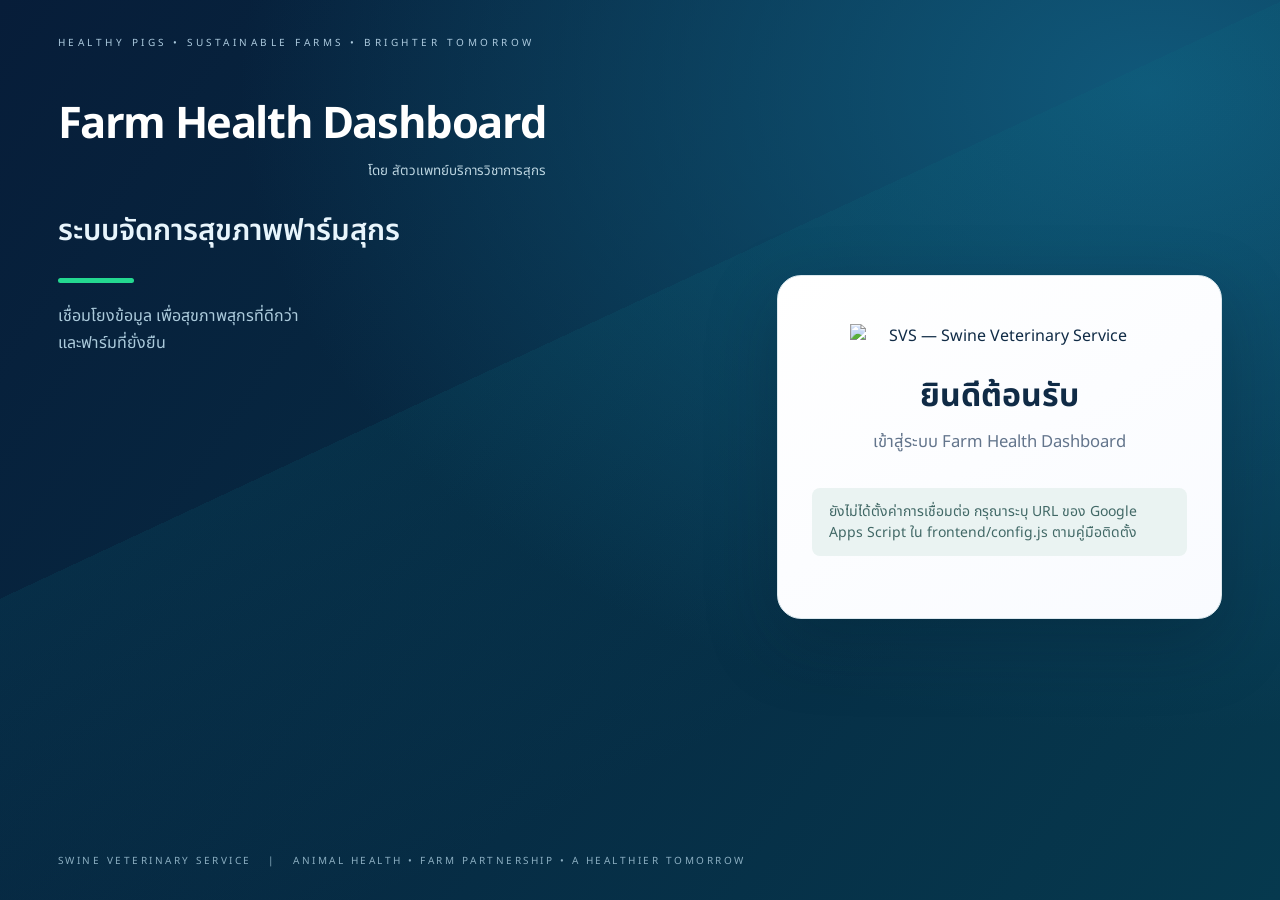
==== index.html @ 72100f99 "Add files via upload" ====
<!doctype html>
<html lang="th"><head><meta charset="utf-8"><meta name="viewport" content="width=device-width,initial-scale=1"><meta name="theme-color" content="#123d43"><meta name="referrer" content="no-referrer"><title>Farm Health Dashboard</title><meta name="description" content="ระบบบันทึกและติดตามสุขภาพฟาร์มสุกร สำหรับหน่วยงานสัตวแพทย์"><link rel="stylesheet" href="./style.css?v=0.1.5"><script defer src="./config.js"></script><script defer src="./app.js?v=0.1.5"></script><script defer src="./export.js?v=0.1.5"></script></head><body class="login-page"><header><a class="brand" href="#"><span class="header-logo-tile"><img class="header-svs-logo" src="./assets/svs-logo.png" alt="SVS"></span><span>Farm <strong>Health Dashboard</strong><small class="brand-credit">โดย สัตวแพทย์บริการวิชาการสุกร</small></span></a><nav><button id="home" hidden>ภาพรวมฟาร์ม</button><button id="admin" hidden>จัดการระบบ</button></nav><div class="user" id="user"></div></header><main id="app"><p class="loading">กำลังเปิดระบบ…</p></main><dialog id="modal"><div id="modalContent"></div></dialog><div id="toast" role="status" aria-live="polite"></div><footer><span>FARM HEALTH DASHBOARD</span><span id="connection">Google Sheets · Google Drive</span></footer></body></html>
---- style.css ----
@import url('https://fonts.googleapis.com/css2?family=Noto+Sans+Thai:wght@400;500;600;700&display=swap');
[hidden]{display:none!important}.login{max-width:520px;margin:65px auto;padding:36px}.login h1{margin:18px 0}.login .brandmark{width:60px;height:60px}.login button{margin-top:20px}.scrolltable{overflow:auto}.formhelp{font-size:.8rem;color:#687e83}.wide{width:min(920px,95vw)}progress{width:100%;accent-color:#176b67}.imagepreview{display:flex;gap:8px;flex-wrap:wrap;margin-top:8px}.imagepreview img{width:100px;height:75px;object-fit:cover;border-radius:5px}.labcell button{display:block;border:0;background:transparent;padding:3px 0;text-align:left}.region:only-child{max-width:400px}.errorbox{padding:14px;background:#fff0f1;color:#9f1b2e;border-radius:7px}.infoform{background:#f1f6f6;padding:10px 14px;border-radius:6px;margin-bottom:16px;font-size:.85rem}.user button{font-size:.8rem}.required{color:#b32235}nav button{border-bottom-color:transparent}nav button.active{border-bottom-color:#176b67}.admincards{display:grid;grid-template-columns:repeat(3,1fr);gap:16px;margin-bottom:20px}.admincards button{padding:20px;text-align:left}.recordfiles button{margin:5px}.connectionerror{color:#a51d2e}.smallbutton{padding:4px 8px;font-size:.8rem}@media(max-width:800px){.admincards{grid-template-columns:1fr}header{flex-wrap:wrap}header nav{display:flex;order:3;margin:0;width:100%;flex-basis:100%;gap:20px}header nav button{padding:6px 0}.login{margin:25px auto;padding:25px}}
:root{font-family:'Noto Sans Thai',Tahoma,sans-serif;color:#20383d;background:#f3f6f7;font-size:16px;--teal:#176b67;--ink:#123d43;--border:#dfe7e8;--muted:#687e83;--red:#b32235}*{box-sizing:border-box}body{margin:0}button,input,select,textarea{font:inherit}button,a,input,select,textarea{outline-offset:3px}button{cursor:pointer;border:1px solid var(--border);background:white;color:inherit;border-radius:8px;padding:9px 15px;font-size:.875rem;font-weight:500;transition:background .15s,box-shadow .15s}button:hover{background:#eaf2f1}button:disabled{cursor:not-allowed;opacity:.55}a{color:var(--teal);text-decoration:none}header{min-height:90px;background:white;display:flex;align-items:center;justify-content:space-between;padding:16px 32px;gap:24px;border-bottom:1px solid var(--border)}.brand{display:flex;align-items:center;gap:13px;color:var(--ink);font-size:1.2rem;line-height:1.4}.brand strong{font-weight:500}.brand small{display:block;color:var(--muted);font-size:.75rem;margin-top:3px}.brandmark{position:relative;background:var(--ink);color:white;display:grid;place-items:center;width:49px;height:49px;border-radius:13px;font-size:1rem;font-weight:700;letter-spacing:-1px}.brandmark span{position:absolute;right:4px;top:0;color:#96dbb4}nav{display:flex;align-items:center;gap:18px;flex:1;margin-left:22px}nav button{border:0;border-radius:0;padding:15px 0;border-bottom:3px solid var(--teal);color:var(--teal);font-size:1rem}.prototype{background:#edf5f3;color:var(--teal);padding:5px 9px;border-radius:5px;font-size:.75rem}.user{display:flex;align-items:center;gap:9px}.avatar{border-radius:50%;background:#e7eeed;display:grid;place-items:center;width:38px;height:38px;font-size:.8rem;font-weight:600}.user label{font-size:.75rem;color:var(--muted)}.user select{display:block;border:0;padding:0;color:var(--ink);font-size:.875rem;background:transparent}.demobar{display:flex;align-items:center;justify-content:space-between;padding:8px 32px;background:#e8eff0;font-size:.75rem;color:#526c71}.demobar button{padding:2px 8px;font-size:.75rem;border:0;background:transparent;text-decoration:underline}main{max-width:1800px;margin:auto;padding:27px 32px 40px;min-height:75vh}h1{font-size:1.7rem;margin:0;font-weight:600;letter-spacing:-.6px}h2{font-size:1.15rem;font-weight:600;margin:0 0 16px}h3{font-size:1rem;margin:0 0 10px}p{margin:8px 0;line-height:1.7}.muted{color:var(--muted);font-size:.875rem}.pagehead{display:flex;justify-content:space-between;align-items:center;gap:16px;margin-bottom:22px}.eyebrow{font-size:.75rem;letter-spacing:1.4px;color:var(--teal);font-weight:600;margin-bottom:6px}.datebox{text-align:right;color:var(--muted);font-size:.875rem}.summary{display:grid;grid-template-columns:repeat(4,1fr);gap:16px;margin-bottom:22px}.stat{background:white;border:1px solid var(--border);border-radius:12px;padding:18px 21px;display:flex;align-items:center;gap:15px}.stat .sicon{height:44px;width:44px;display:grid;place-items:center;background:#edf5f3;border-radius:12px;font-size:1.3rem}.stat b{font-size:1.9rem;font-weight:600;line-height:1.1}.stat p{font-size:.875rem;color:var(--muted);margin:6px 0 0}.stat small{font-size:.75rem;color:var(--teal)}.controls{background:white;border:1px solid var(--border);border-radius:12px;padding:17px 20px;margin-bottom:20px}.controlrow{display:flex;align-items:center;gap:10px;flex-wrap:wrap}.controlrow+.controlrow{padding-top:14px;margin-top:14px;border-top:1px solid #edf0f0}.search{flex:1;min-width:200px;position:relative}.search input{width:100%;padding-left:36px}.search>span{position:absolute;left:12px;top:10px;color:var(--muted)}input,textarea,select{border:1px solid #d7e1e3;border-radius:7px;background:white;padding:9px 11px;color:var(--ink);font-size:.875rem;max-width:100%}input:focus,textarea:focus,select:focus{outline:2px solid #6fafaa;border-color:transparent}textarea{resize:vertical;min-height:92px}.chip{display:inline-flex;align-items:center;gap:8px;min-height:41px}.chip.on,.segmented .on{background:var(--ink);border-color:var(--ink);color:white}.chip .count{padding:0 6px;border-radius:4px;background:#f4e4e7;color:#a22033;font-size:.75rem}.clear{margin-left:auto;color:var(--muted);border:0}.dots{display:grid;grid-template-columns:5px 5px;gap:3px}.dots i{width:5px;height:5px;border-radius:50%;background:#b32235}.dots i:nth-child(2){background:#e78a32}.dots i:nth-child(3){background:#e1c344}.dots i:nth-child(4){background:#27875e}.triangle{display:inline-grid;place-items:center;width:19px;height:18px;background:var(--red);color:white;font:700 12px Arial;clip-path:polygon(50% 0%,100% 100%,0 100%);padding-top:4px;flex-shrink:0}.new{font:700 9px Arial;background:#fbe4e8;color:var(--red);padding:3px 4px;border-radius:3px;letter-spacing:.4px}.icons{display:inline-flex;align-items:center;gap:4px;font-size:.875rem}.subfilters{display:flex;align-items:center;gap:8px;padding-top:12px;flex-wrap:wrap}.boardhead{display:flex;align-items:center;justify-content:space-between;margin:22px 0 14px}.boardhead h2{margin:0}.boardhead span{font-size:.8rem;color:var(--muted)}.board{display:grid;grid-template-columns:repeat(7,minmax(0,1fr));gap:11px;align-items:start}.region{background:#e9eff0;border:1px solid #dde6e7;border-radius:11px;overflow:hidden}.regionhead{background:var(--ink);color:white;display:flex;justify-content:space-between;align-items:center;padding:13px 12px;font-size:.875rem;font-weight:500;min-height:50px}.regionhead span{color:#c0d5d7;font-size:.75rem;font-weight:400}.layer{padding:12px 9px;min-height:204px;border-bottom:1px solid #d8e2e3}.layer:last-child{border:0}.layerlabel{display:flex;gap:6px;align-items:center;font-size:.75rem;color:#537077;font-weight:600;margin:0 2px 10px}.layerlabel i{width:4px;height:11px;background:#448d86;border-radius:2px}.layer:nth-child(3) .layerlabel i{background:#7094b9}.layer:nth-child(4) .layerlabel i{background:#aa91b1}.farm{display:block;width:100%;text-align:left;background:white;padding:11px 10px;margin-bottom:9px;min-height:70px;border-radius:8px;border:1px solid #dee7e8;box-shadow:0 2px 3px #183d4304}.farm:hover{background:white;box-shadow:0 3px 10px #183d431c;border-color:#81b2a9;transform:translateY(-1px)}.farm.alert{border-left:3px solid var(--red)}.farmname{font-size:.875rem;font-weight:600;display:flex;align-items:center;gap:5px;flex-wrap:wrap}.farmmeta{display:flex;justify-content:space-between;align-items:center;gap:6px;margin-top:7px;font-size:.75rem;color:#788b90}.badge{display:inline-block;border-radius:5px;padding:3px 7px;font-size:.75rem;font-weight:500;background:#e9f3ed;color:#176641}.badge.Unstable{background:#f9e5e8;color:#a91e30}.badge.StableActive{background:#fff0df;color:#984c09}.badge.StableInactive{background:#fff5bd;color:#756000}.badge.FreePRRS{background:#e0f2e7;color:#176641}.miniempty{color:#84989c;font-size:.75rem;padding:18px 5px;text-align:center}.notice{padding:13px 17px;background:#eaf3f2;color:#416866;border-radius:8px;font-size:.875rem;margin-bottom:18px}.back{border:0;background:transparent;padding:0;margin-bottom:20px;color:var(--teal)}.detailhero{background:var(--ink);color:white;border-radius:14px;padding:25px 28px;display:flex;justify-content:space-between;align-items:center;gap:16px;margin-bottom:20px}.detailhero .eyebrow,.detailhero .muted{color:#abc8ca}.detailhero h1{font-size:2rem}.detailhero .icons{margin-left:10px}.detailstats{display:flex;gap:30px}.detailstats b{display:block;font-size:1.35rem}.detailstats span{font-size:.8rem;color:#abc8ca}.tabs{display:flex;gap:5px;border-bottom:1px solid #d7e3e4;margin-bottom:22px;overflow-x:auto}.tabs button{white-space:nowrap;border:0;border-radius:0;background:transparent;padding:12px 15px;border-bottom:3px solid transparent;color:#657c81}.tabs .on{border-color:var(--teal);color:var(--teal);font-weight:600}.panel{padding:22px;background:white;border:1px solid var(--border);border-radius:12px;margin-bottom:16px}.panelhead{display:flex;justify-content:space-between;align-items:center;gap:10px;margin-bottom:18px}.panelhead h2{margin:0}.primary{background:var(--teal);color:white;border-color:var(--teal)}.primary:hover{background:#125851}.danger{background:#fff1f2;color:var(--red);border-color:#f1cbd1}.grid2{display:grid;grid-template-columns:1fr 1fr;gap:20px}.fieldgrid{display:grid;grid-template-columns:repeat(2,1fr);gap:15px}.field{display:flex;flex-direction:column;gap:6px;font-size:.875rem}.field.full{grid-column:1/-1}.field label{font-weight:500}.profilegrid{display:grid;grid-template-columns:repeat(3,1fr);gap:25px}.profilegrid span{font-size:.8rem;color:var(--muted);display:block;margin-bottom:5px}.profilegrid b{font-size:1rem;font-weight:500}.record{padding:20px;border:1px solid var(--border);border-radius:10px;margin-bottom:14px;background:white}.record.cancelled{opacity:.7;background:#f4f4f4}.recordhead{display:flex;justify-content:space-between;gap:12px;align-items:flex-start;margin-bottom:14px}.recordhead h3{margin:0}.recordtime{font-size:.8rem;color:var(--muted)}.recordbody{border-top:1px solid #edf0f1;padding-top:13px}.actions{display:flex;gap:7px;flex-wrap:wrap;margin-top:15px}.actions button{font-size:.8rem;padding:6px 10px}.metrics{display:flex;gap:25px;margin:14px 0}.metrics b{font-size:1.5rem;display:block}.metrics span{font-size:.8rem;color:var(--muted)}.empty{padding:52px 20px;text-align:center;color:var(--muted)}.empty b{display:block;color:var(--ink);font-size:1.1rem;margin:8px 0}.tablewrap{overflow-x:auto}table{width:100%;border-collapse:collapse;font-size:.875rem}th{background:#eef3f3;text-align:left;font-weight:500;color:#547077;padding:12px 15px;white-space:nowrap}td{padding:13px 15px;border-bottom:1px solid #e6eded;vertical-align:top}td:first-child{font-weight:500;white-space:nowrap}.pass{color:#16633b;background:#e5f2e9;padding:5px 8px;border-radius:5px;display:inline-block;font-size:.8rem}.notpass{color:#a51d2e;background:#fae7e9;padding:5px 8px;border-radius:5px;display:inline-block;font-size:.8rem}.noresult{color:#6f7a7e;background:#eceff0;padding:5px 8px;border-radius:5px;font-size:.8rem;display:inline-block}.labentry{margin-bottom:7px;min-width:115px}.labentry small{display:block;color:var(--muted);font-size:.75rem;margin-top:3px}.segmented{display:inline-flex;border:1px solid var(--border);border-radius:8px;padding:3px;gap:2px}.segmented button{border:0;padding:6px 10px}.priority{font-size:.75rem;color:#8b6309;background:#fff4cf;padding:3px 7px;border-radius:4px}.priority.urgent{color:#a51d2e;background:#fae2e7}.issue{margin-bottom:15px;border-left:3px solid #a9ccc4;padding:2px 0 2px 15px}.issue strong{font-size:.875rem}.issue p{font-size:.875rem}.issuephotos{display:flex;gap:8px;flex-wrap:wrap}.issuephotos img{width:120px;height:90px;object-fit:cover;border-radius:6px}.history{padding:8px 12px;background:#f3f7f7;font-size:.8rem;margin-top:8px;border-radius:5px}.group{border:1px solid var(--border);border-radius:8px;margin:14px 0;overflow:hidden}.group summary{cursor:pointer;padding:13px 15px;background:#edf4f3;font-size:.9rem;font-weight:500}.groupcontent{padding:14px}.issueform{padding:16px;border:1px solid var(--border);border-radius:8px;margin-bottom:12px;background:#fcfdfd}.issueform .fieldgrid{gap:11px}.formactions{display:flex;gap:10px;justify-content:flex-end;border-top:1px solid var(--border);padding-top:18px;margin-top:18px}.issueform .remove{float:right;margin-bottom:7px;padding:3px 8px;color:var(--red);font-size:.75rem}dialog{padding:0;border:0;border-radius:14px;width:min(720px,94vw);max-height:90vh;box-shadow:0 20px 90px #0a262d40;color:inherit}dialog::backdrop{background:#0f2e3b80;backdrop-filter:blur(3px)}.modalhead{padding:20px 24px;border-bottom:1px solid var(--border);display:flex;align-items:center;justify-content:space-between;position:sticky;top:0;background:white;z-index:2}.modalhead h2{margin:0}.modalhead button{padding:4px 10px;font-size:1.2rem;border:0}.modalbody{padding:22px 24px}.error{color:var(--red);font-size:.875rem}.checkrow{display:flex;align-items:center;gap:7px;font-size:.875rem;color:var(--muted)}#toast{position:fixed;bottom:25px;left:50%;transform:translateX(-50%);background:#173e43;color:white;padding:12px 23px;border-radius:8px;box-shadow:0 4px 20px #0002;z-index:20;max-width:90vw;display:none;font-size:.875rem}footer{display:flex;justify-content:space-between;padding:18px 32px;border-top:1px solid var(--border);color:#7b9297;font-size:.75rem;letter-spacing:.5px}.loading{padding:60px;text-align:center}@media(min-width:1700px){.layer{min-height:205px}.farm{padding:13px}.regionhead{padding:14px}}@media(max-width:1200px){.board{grid-template-columns:repeat(4,minmax(0,1fr))}.layer{min-height:200px}nav{margin-left:0}.prototype{display:none}}@media(max-width:800px){header{padding:13px 18px;gap:10px}.brand{font-size:1rem}.brandmark{width:39px;height:39px}nav{display:none}main{padding:22px 18px}.summary{grid-template-columns:repeat(2,1fr);gap:10px}.stat{padding:14px}.stat b{font-size:1.5rem}.board{grid-template-columns:repeat(2,minmax(0,1fr))}.grid2{grid-template-columns:1fr}.profilegrid{grid-template-columns:1fr 1fr}.detailhero{padding:20px;display:block}.detailstats{margin-top:20px}.demobar{padding:8px 18px;gap:10px}.demobar span{max-width:70%}.datebox{display:none}.controls{padding:14px}.clear{margin-left:0}.panel{padding:17px}.panelhead{flex-wrap:wrap}footer{padding:16px 18px;gap:15px}.pagehead h1{font-size:1.5rem}.modalbody{padding:18px}}@media(max-width:450px){.board{grid-template-columns:1fr}.region .layer{min-height:0}.farm{min-height:64px}.fieldgrid{grid-template-columns:1fr}.profilegrid{grid-template-columns:1fr 1fr}.stat .sicon{display:none}.brand small{font-size:.65rem}.avatar{display:none}.controlrow select{flex:1}.detailhero h1{font-size:1.6rem}.detailstats{gap:20px}.formactions{flex-wrap:wrap}.summary{gap:8px}}@media(prefers-reduced-motion:reduce){*{transition:none!important;scroll-behavior:auto!important}}


/* Compact dashboard farm cards: keep full names and every status visible. */
.board .farm {
  min-height: 44px;
  padding: 8px 10px;
  margin-bottom: 5px;
}
.board .farm:last-child { margin-bottom: 0; }
.board .farmname {
  font-size: .875rem;
  font-weight: 600;
  line-height: 1.5;
  overflow-wrap: anywhere;
}
.board .farm .icons { flex-wrap: wrap; max-width: 100%; }
.board .farm > .badge { margin-top: 4px; }

/* Farm Health Dashboard login, based on the selected navy farm illustration. */
body.login-page{background:#06233e;color:#fff}
body.login-page>header,body.login-page>footer{display:none}
body.login-page main{max-width:none;padding:0;min-height:100svh}
.login-screen{position:relative;isolation:isolate;overflow:hidden;min-height:100svh;padding:34px clamp(24px,4.5vw,90px) 28px;background:radial-gradient(ellipse at 90% 10%,#10587a 0,transparent 56%),linear-gradient(125deg,#071d39,#06394e)}
.login-screen::before{content:'';position:absolute;inset:0;z-index:-1;background:linear-gradient(155deg,transparent 40%,#08728222 40%,transparent 72%)}
.login-kicker{font-size:10px;letter-spacing:3.5px;color:#accade;margin:0;line-height:1.8}
.login-layout{display:grid;grid-template-columns:minmax(0,1.5fr) minmax(340px,1fr);gap:clamp(28px,4vw,72px);align-items:center;min-height:calc(100svh - 110px)}
.login-story{position:relative;align-self:stretch;padding-top:48px;min-height:640px}
.login-title-block{display:table;max-width:100%}
.login-title-block h1{font-size:clamp(27px,3.4vw,66px);line-height:1.17;font-weight:700;letter-spacing:-1.4px;margin:0;color:white}
.login-byline{font-size:clamp(11px,1.05vw,17px);text-align:right;color:#bad3df;margin:10px 0 0;line-height:1.5}
.login-story h2{font-size:clamp(22px,2.3vw,40px);line-height:1.5;margin:28px 0 0;color:#e8f5fc}
.login-accent{width:76px;height:5px;border-radius:9px;background:#24d890;margin:25px 0 20px}
.login-description{font-size:clamp(14px,1.25vw,20px);color:#accbdc;line-height:1.7;margin:0;max-width:420px}
.farm-scene{display:block;width:112%;max-width:none;margin:0 0 -12px -6%;height:auto;pointer-events:none}
.signin-card{background:linear-gradient(150deg,#fff,#f9fbff);color:#102b46;border:1px solid #dbe8ee;border-radius:24px;padding:48px 34px 44px;text-align:center;box-shadow:0 24px 70px #00132140;width:100%;margin:28px 0;}
/* Reference logo occupied 100% of this base: display at 80%. */
.signin-logo{width:80%;max-width:352px;height:auto;display:block;margin:0 auto 24px}
.signin-card h2{font-size:clamp(26px,2.5vw,38px);font-weight:700;margin:0 0 8px;line-height:1.5}
.signin-description{font-size:clamp(14px,1.3vw,20px);color:#63758c;margin:0 0 32px;line-height:1.7}
.google-login{display:flex;width:100%;align-items:center;justify-content:center;gap:15px;min-height:62px;padding:13px 16px;border:1px solid #c5d4e2;border-radius:10px;background:white;color:#175cba;font-size:clamp(14px,1.35vw,20px);font-weight:600;box-shadow:0 2px 5px #1d345514}
.google-login:hover{background:#f1f7ff;border-color:#7aaddd;box-shadow:0 4px 14px #194e8a20}
.google-login svg{width:25px;height:25px;flex-shrink:0}.google-login .login-arrow{margin-left:auto;font-size:24px;font-weight:400}
.google-login span:nth-child(2){flex:1}
.signin-card .errorbox{text-align:left;margin:16px 0}.signin-card .notice{text-align:left}
.login-signoff{font-size:10px;letter-spacing:2.5px;color:#8cafc2;line-height:1.8;margin:10px 0 0}
.brand .brand-credit{display:block;text-align:right;font-size:.65rem;letter-spacing:0}
.header-svs-logo{width:65px;height:auto;object-fit:contain}
@media(min-width:1700px){.signin-card{padding:60px 40px}.login-story{padding-top:65px}.farm-scene{margin-top:10px}}
@media(max-width:1000px){.login-layout{grid-template-columns:minmax(0,1.2fr) minmax(310px,1fr);gap:24px}.login-story{min-height:530px;padding-top:40px}.signin-card{padding:34px 22px}.login-title-block h1{letter-spacing:-.8px}.farm-scene{width:125%;margin-left:-12%}.login-kicker{letter-spacing:2px}}
@media(max-width:720px){.login-screen{padding:24px 20px}.login-kicker{font-size:8px;letter-spacing:1.5px}.login-layout{grid-template-columns:1fr;gap:0;min-height:0}.login-story{min-height:0;padding-top:28px}.login-title-block{margin:0 auto}.login-title-block h1{font-size:clamp(24px,6.7vw,44px);letter-spacing:-.8px}.login-byline{font-size:11px;margin-top:7px}.login-story h2{text-align:center;font-size:23px;margin-top:24px}.login-accent{margin:16px auto}.login-description{text-align:center;font-size:14px;max-width:none}.farm-scene{width:100%;max-width:480px;margin:-5px auto -15px}.signin-card{max-width:480px;margin:0 auto 22px;padding:28px 24px;border-radius:20px}.signin-logo{max-width:230px;margin-bottom:18px}.signin-card h2{font-size:28px}.signin-description{font-size:15px;margin-bottom:22px}.google-login{min-height:56px;font-size:16px}.login-signoff{text-align:center;font-size:8px;letter-spacing:1.5px}}

/* Overview v0.1.3 */
.header-logo-tile{width:64px;height:64px;flex-shrink:0;display:grid;place-items:center;background:#eaf3f1;border:1px solid #dcebe7;border-radius:14px;padding:5px}
.header-logo-tile .header-svs-logo{width:100%;height:auto}
.summary{grid-template-columns:repeat(3,minmax(0,1fr))}
.overview-actions{display:flex;gap:8px;align-items:center;justify-content:flex-end;flex-wrap:wrap;font-size:.8rem;color:var(--muted)}
.prrs-options button{display:inline-flex;align-items:center;gap:7px}
.prrs-dot{display:inline-block;width:10px;height:10px;border-radius:50%;flex-shrink:0}
.prrs-dot.Unstable{background:#a91e30}.prrs-dot.StableActive{background:#ed8a26}.prrs-dot.StableInactive{background:#e1c344}.prrs-dot.FreePRRS{background:#248553}
@media(max-width:800px){.pagehead{align-items:flex-start;flex-wrap:wrap}.overview-actions{justify-content:flex-start}.summary{gap:8px}.stat{padding:12px 8px}.stat .sicon{display:none}.stat p{font-size:.75rem}.header-logo-tile{width:52px;height:52px}}
@media(max-width:450px){.summary{grid-template-columns:1fr}.stat{gap:10px}.stat>div:last-child{display:flex;align-items:center;gap:14px}.stat p{margin:0}}

/* v0.1.4: balanced region columns; prefix removal is presentation only. */
.board-scroll{width:100%;overflow-x:auto;padding-bottom:10px;overscroll-behavior-x:contain}
.balanced-board{grid-template-columns:var(--region-tracks);gap:10px}
.balanced-board .region:only-child{max-width:none}
.balanced-board .layer{min-height:0;padding:10px 8px}
.farm-columns{display:grid;grid-template-columns:minmax(0,1fr);gap:6px;align-items:start}
.farm-columns.two-columns{grid-template-columns:repeat(2,minmax(0,1fr))}
.farm-column{min-width:0}
.board .farm{padding:7px 8px;min-height:44px;margin-bottom:5px}
.board .farmname{font-weight:400;font-size:.84rem;gap:4px;line-height:1.5}
.board .farm.has-status .farmname{font-weight:600}
.farm-label{min-width:0;overflow-wrap:anywhere}
.board .farm .icons:empty{display:none}
.board .farm .icons{flex-wrap:wrap}
@media(max-width:1100px){.balanced-board{grid-template-columns:repeat(2,minmax(0,1fr))}.balanced-board .region-wide{grid-column:1/-1}}
@media(max-width:600px){.balanced-board{grid-template-columns:minmax(0,1fr)}.balanced-board .region-wide{grid-column:auto}.board-scroll{overflow-x:visible}}
@media(max-width:360px){.farm-columns.two-columns{grid-template-columns:minmax(0,1fr)}}

/* v0.1.5: fit all region tracks inside the viewport. */
.board-scroll{overflow:visible;padding-bottom:0;min-width:0;max-width:100%}
.balanced-board{width:100%;min-width:0;gap:8px}
.balanced-board .region{min-width:0}
.balanced-board .regionhead{padding:10px 7px;gap:4px;overflow-wrap:anywhere}
.balanced-board .regionhead span{flex-shrink:0}
.balanced-board .layer{padding:8px 5px}
.balanced-board .layerlabel{font-size:.75rem;overflow-wrap:anywhere}
.balanced-board .farm{width:100%;min-width:0;padding:6px}
.balanced-board .farmname{flex-wrap:wrap;font-size:clamp(.72rem,.76vw,.84rem)}
.balanced-board .farm-label{flex:1 1 65px}
.balanced-board .badge{max-width:100%;white-space:normal;overflow-wrap:anywhere;font-size:.7rem;padding:3px 5px}
@media(max-width:1100px){.balanced-board .farmname{font-size:.84rem}}
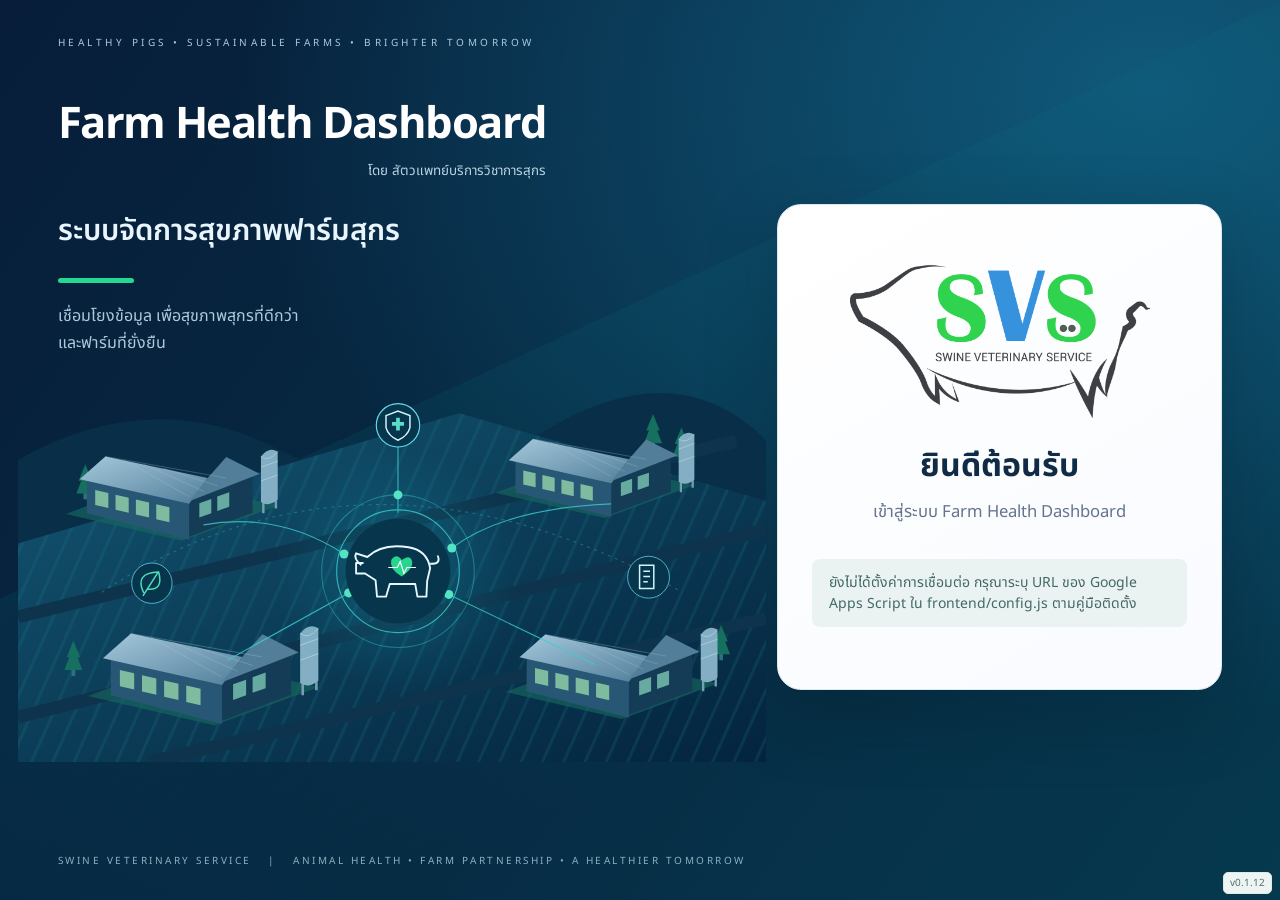
==== commit 15fa8a06: "Add files via upload" ====
--- a/index.html
+++ b/index.html
@@ -1,2 +1,446 @@
 <!doctype html>
-<html lang="th"><head><meta charset="utf-8"><meta name="viewport" content="width=device-width,initial-scale=1"><meta name="theme-color" content="#123d43"><meta name="referrer" content="no-referrer"><title>Farm Health Dashboard</title><meta name="description" content="ระบบบันทึกและติดตามสุขภาพฟาร์มสุกร สำหรับหน่วยงานสัตวแพทย์"><link rel="stylesheet" href="./style.css?v=0.1.5"><script defer src="./config.js"></script><script defer src="./app.js?v=0.1.5"></script><script defer src="./export.js?v=0.1.5"></script></head><body class="login-page"><header><a class="brand" href="#"><span class="header-logo-tile"><img class="header-svs-logo" src="./assets/svs-logo.png" alt="SVS"></span><span>Farm <strong>Health Dashboard</strong><small class="brand-credit">โดย สัตวแพทย์บริการวิชาการสุกร</small></span></a><nav><button id="home" hidden>ภาพรวมฟาร์ม</button><button id="admin" hidden>จัดการระบบ</button></nav><div class="user" id="user"></div></header><main id="app"><p class="loading">กำลังเปิดระบบ…</p></main><dialog id="modal"><div id="modalContent"></div></dialog><div id="toast" role="status" aria-live="polite"></div><footer><span>FARM HEALTH DASHBOARD</span><span id="connection">Google Sheets · Google Drive</span></footer></body></html>
+<html lang="th"><head><meta charset="utf-8"><meta name="viewport" content="width=device-width,initial-scale=1"><meta name="theme-color" content="#123d43"><meta name="referrer" content="no-referrer"><title>Farm Health Dashboard</title><meta name="description" content="ระบบบันทึกและติดตามสุขภาพฟาร์มสุกร สำหรับหน่วยงานสัตวแพทย์"><style>@import url('https://fonts.googleapis.com/css2?family=Noto+Sans+Thai:wght@400;500;600;700&display=swap');
+[hidden]{display:none!important}.login{max-width:520px;margin:65px auto;padding:36px}.login h1{margin:18px 0}.login .brandmark{width:60px;height:60px}.login button{margin-top:20px}.scrolltable{overflow:auto}.formhelp{font-size:.8rem;color:#687e83}.wide{width:min(920px,95vw)}progress{width:100%;accent-color:#176b67}.imagepreview{display:flex;gap:8px;flex-wrap:wrap;margin-top:8px}.imagepreview img{width:100px;height:75px;object-fit:cover;border-radius:5px}.labcell button{display:block;border:0;background:transparent;padding:3px 0;text-align:left}.region:only-child{max-width:400px}.errorbox{padding:14px;background:#fff0f1;color:#9f1b2e;border-radius:7px}.infoform{background:#f1f6f6;padding:10px 14px;border-radius:6px;margin-bottom:16px;font-size:.85rem}.user button{font-size:.8rem}.required{color:#b32235}nav button{border-bottom-color:transparent}nav button.active{border-bottom-color:#176b67}.admincards{display:grid;grid-template-columns:repeat(3,1fr);gap:16px;margin-bottom:20px}.admincards button{padding:20px;text-align:left}.recordfiles button{margin:5px}.connectionerror{color:#a51d2e}.smallbutton{padding:4px 8px;font-size:.8rem}@media(max-width:800px){.admincards{grid-template-columns:1fr}header{flex-wrap:wrap}header nav{display:flex;order:3;margin:0;width:100%;flex-basis:100%;gap:20px}header nav button{padding:6px 0}.login{margin:25px auto;padding:25px}}
+:root{font-family:'Noto Sans Thai',Tahoma,sans-serif;color:#20383d;background:#f3f6f7;font-size:16px;--teal:#176b67;--ink:#123d43;--border:#dfe7e8;--muted:#687e83;--red:#b32235}*{box-sizing:border-box}body{margin:0}button,input,select,textarea{font:inherit}button,a,input,select,textarea{outline-offset:3px}button{cursor:pointer;border:1px solid var(--border);background:white;color:inherit;border-radius:8px;padding:9px 15px;font-size:.875rem;font-weight:500;transition:background .15s,box-shadow .15s}button:hover{background:#eaf2f1}button:disabled{cursor:not-allowed;opacity:.55}a{color:var(--teal);text-decoration:none}header{min-height:90px;background:white;display:flex;align-items:center;justify-content:space-between;padding:16px 32px;gap:24px;border-bottom:1px solid var(--border)}.brand{display:flex;align-items:center;gap:13px;color:var(--ink);font-size:1.2rem;line-height:1.4}.brand strong{font-weight:500}.brand small{display:block;color:var(--muted);font-size:.75rem;margin-top:3px}.brandmark{position:relative;background:var(--ink);color:white;display:grid;place-items:center;width:49px;height:49px;border-radius:13px;font-size:1rem;font-weight:700;letter-spacing:-1px}.brandmark span{position:absolute;right:4px;top:0;color:#96dbb4}nav{display:flex;align-items:center;gap:18px;flex:1;margin-left:22px}nav button{border:0;border-radius:0;padding:15px 0;border-bottom:3px solid var(--teal);color:var(--teal);font-size:1rem}.prototype{background:#edf5f3;color:var(--teal);padding:5px 9px;border-radius:5px;font-size:.75rem}.user{display:flex;align-items:center;gap:9px}.avatar{border-radius:50%;background:#e7eeed;display:grid;place-items:center;width:38px;height:38px;font-size:.8rem;font-weight:600}.user label{font-size:.75rem;color:var(--muted)}.user select{display:block;border:0;padding:0;color:var(--ink);font-size:.875rem;background:transparent}.demobar{display:flex;align-items:center;justify-content:space-between;padding:8px 32px;background:#e8eff0;font-size:.75rem;color:#526c71}.demobar button{padding:2px 8px;font-size:.75rem;border:0;background:transparent;text-decoration:underline}main{max-width:1800px;margin:auto;padding:27px 32px 40px;min-height:75vh}h1{font-size:1.7rem;margin:0;font-weight:600;letter-spacing:-.6px}h2{font-size:1.15rem;font-weight:600;margin:0 0 16px}h3{font-size:1rem;margin:0 0 10px}p{margin:8px 0;line-height:1.7}.muted{color:var(--muted);font-size:.875rem}.pagehead{display:flex;justify-content:space-between;align-items:center;gap:16px;margin-bottom:22px}.eyebrow{font-size:.75rem;letter-spacing:1.4px;color:var(--teal);font-weight:600;margin-bottom:6px}.datebox{text-align:right;color:var(--muted);font-size:.875rem}.summary{display:grid;grid-template-columns:repeat(4,1fr);gap:16px;margin-bottom:22px}.stat{background:white;border:1px solid var(--border);border-radius:12px;padding:18px 21px;display:flex;align-items:center;gap:15px}.stat .sicon{height:44px;width:44px;display:grid;place-items:center;background:#edf5f3;border-radius:12px;font-size:1.3rem}.stat b{font-size:1.9rem;font-weight:600;line-height:1.1}.stat p{font-size:.875rem;color:var(--muted);margin:6px 0 0}.stat small{font-size:.75rem;color:var(--teal)}.controls{background:white;border:1px solid var(--border);border-radius:12px;padding:17px 20px;margin-bottom:20px}.controlrow{display:flex;align-items:center;gap:10px;flex-wrap:wrap}.controlrow+.controlrow{padding-top:14px;margin-top:14px;border-top:1px solid #edf0f0}.search{flex:1;min-width:200px;position:relative}.search input{width:100%;padding-left:36px}.search>span{position:absolute;left:12px;top:10px;color:var(--muted)}input,textarea,select{border:1px solid #d7e1e3;border-radius:7px;background:white;padding:9px 11px;color:var(--ink);font-size:.875rem;max-width:100%}input:focus,textarea:focus,select:focus{outline:2px solid #6fafaa;border-color:transparent}textarea{resize:vertical;min-height:92px}.chip{display:inline-flex;align-items:center;gap:8px;min-height:41px}.chip.on,.segmented .on{background:var(--ink);border-color:var(--ink);color:white}.chip .count{padding:0 6px;border-radius:4px;background:#f4e4e7;color:#a22033;font-size:.75rem}.clear{margin-left:auto;color:var(--muted);border:0}.dots{display:grid;grid-template-columns:5px 5px;gap:3px}.dots i{width:5px;height:5px;border-radius:50%;background:#b32235}.dots i:nth-child(2){background:#e78a32}.dots i:nth-child(3){background:#e1c344}.dots i:nth-child(4){background:#27875e}.triangle{display:inline-grid;place-items:center;width:19px;height:18px;background:var(--red);color:white;font:700 12px Arial;clip-path:polygon(50% 0%,100% 100%,0 100%);padding-top:4px;flex-shrink:0}.new{font:700 9px Arial;background:#fbe4e8;color:var(--red);padding:3px 4px;border-radius:3px;letter-spacing:.4px}.icons{display:inline-flex;align-items:center;gap:4px;font-size:.875rem}.subfilters{display:flex;align-items:center;gap:8px;padding-top:12px;flex-wrap:wrap}.boardhead{display:flex;align-items:center;justify-content:space-between;margin:22px 0 14px}.boardhead h2{margin:0}.boardhead span{font-size:.8rem;color:var(--muted)}.board{display:grid;grid-template-columns:repeat(7,minmax(0,1fr));gap:11px;align-items:start}.region{background:#e9eff0;border:1px solid #dde6e7;border-radius:11px;overflow:hidden}.regionhead{background:var(--ink);color:white;display:flex;justify-content:space-between;align-items:center;padding:13px 12px;font-size:.875rem;font-weight:500;min-height:50px}.regionhead span{color:#c0d5d7;font-size:.75rem;font-weight:400}.layer{padding:12px 9px;min-height:204px;border-bottom:1px solid #d8e2e3}.layer:last-child{border:0}.layerlabel{display:flex;gap:6px;align-items:center;font-size:.75rem;color:#537077;font-weight:600;margin:0 2px 10px}.layerlabel i{width:4px;height:11px;background:#448d86;border-radius:2px}.layer:nth-child(3) .layerlabel i{background:#7094b9}.layer:nth-child(4) .layerlabel i{background:#aa91b1}.farm{display:block;width:100%;text-align:left;background:white;padding:11px 10px;margin-bottom:9px;min-height:70px;border-radius:8px;border:1px solid #dee7e8;box-shadow:0 2px 3px #183d4304}.farm:hover{background:white;box-shadow:0 3px 10px #183d431c;border-color:#81b2a9;transform:translateY(-1px)}.farm.alert{border-left:3px solid var(--red)}.farmname{font-size:.875rem;font-weight:600;display:flex;align-items:center;gap:5px;flex-wrap:wrap}.farmmeta{display:flex;justify-content:space-between;align-items:center;gap:6px;margin-top:7px;font-size:.75rem;color:#788b90}.badge{display:inline-block;border-radius:5px;padding:3px 7px;font-size:.75rem;font-weight:500;background:#e9f3ed;color:#176641}.badge.Unstable{background:#f9e5e8;color:#a91e30}.badge.StableActive{background:#fff0df;color:#984c09}.badge.StableInactive{background:#fff5bd;color:#756000}.badge.FreePRRS{background:#e0f2e7;color:#176641}.miniempty{color:#84989c;font-size:.75rem;padding:18px 5px;text-align:center}.notice{padding:13px 17px;background:#eaf3f2;color:#416866;border-radius:8px;font-size:.875rem;margin-bottom:18px}.back{border:0;background:transparent;padding:0;margin-bottom:20px;color:var(--teal)}.detailhero{background:var(--ink);color:white;border-radius:14px;padding:25px 28px;display:flex;justify-content:space-between;align-items:center;gap:16px;margin-bottom:20px}.detailhero .eyebrow,.detailhero .muted{color:#abc8ca}.detailhero h1{font-size:2rem}.detailhero .icons{margin-left:10px}.detailstats{display:flex;gap:30px}.detailstats b{display:block;font-size:1.35rem}.detailstats span{font-size:.8rem;color:#abc8ca}.tabs{display:flex;gap:5px;border-bottom:1px solid #d7e3e4;margin-bottom:22px;overflow-x:auto}.tabs button{white-space:nowrap;border:0;border-radius:0;background:transparent;padding:12px 15px;border-bottom:3px solid transparent;color:#657c81}.tabs .on{border-color:var(--teal);color:var(--teal);font-weight:600}.panel{padding:22px;background:white;border:1px solid var(--border);border-radius:12px;margin-bottom:16px}.panelhead{display:flex;justify-content:space-between;align-items:center;gap:10px;margin-bottom:18px}.panelhead h2{margin:0}.primary{background:var(--teal);color:white;border-color:var(--teal)}.primary:hover{background:#125851}.danger{background:#fff1f2;color:var(--red);border-color:#f1cbd1}.grid2{display:grid;grid-template-columns:1fr 1fr;gap:20px}.fieldgrid{display:grid;grid-template-columns:repeat(2,1fr);gap:15px}.field{display:flex;flex-direction:column;gap:6px;font-size:.875rem}.field.full{grid-column:1/-1}.field label{font-weight:500}.profilegrid{display:grid;grid-template-columns:repeat(3,1fr);gap:25px}.profilegrid span{font-size:.8rem;color:var(--muted);display:block;margin-bottom:5px}.profilegrid b{font-size:1rem;font-weight:500}.record{padding:20px;border:1px solid var(--border);border-radius:10px;margin-bottom:14px;background:white}.record.cancelled{opacity:.7;background:#f4f4f4}.recordhead{display:flex;justify-content:space-between;gap:12px;align-items:flex-start;margin-bottom:14px}.recordhead h3{margin:0}.recordtime{font-size:.8rem;color:var(--muted)}.recordbody{border-top:1px solid #edf0f1;padding-top:13px}.actions{display:flex;gap:7px;flex-wrap:wrap;margin-top:15px}.actions button{font-size:.8rem;padding:6px 10px}.metrics{display:flex;gap:25px;margin:14px 0}.metrics b{font-size:1.5rem;display:block}.metrics span{font-size:.8rem;color:var(--muted)}.empty{padding:52px 20px;text-align:center;color:var(--muted)}.empty b{display:block;color:var(--ink);font-size:1.1rem;margin:8px 0}.tablewrap{overflow-x:auto}table{width:100%;border-collapse:collapse;font-size:.875rem}th{background:#eef3f3;text-align:left;font-weight:500;color:#547077;padding:12px 15px;white-space:nowrap}td{padding:13px 15px;border-bottom:1px solid #e6eded;vertical-align:top}td:first-child{font-weight:500;white-space:nowrap}.pass{color:#16633b;background:#e5f2e9;padding:5px 8px;border-radius:5px;display:inline-block;font-size:.8rem}.notpass{color:#a51d2e;background:#fae7e9;padding:5px 8px;border-radius:5px;display:inline-block;font-size:.8rem}.noresult{color:#6f7a7e;background:#eceff0;padding:5px 8px;border-radius:5px;font-size:.8rem;display:inline-block}.labentry{margin-bottom:7px;min-width:115px}.labentry small{display:block;color:var(--muted);font-size:.75rem;margin-top:3px}.segmented{display:inline-flex;border:1px solid var(--border);border-radius:8px;padding:3px;gap:2px}.segmented button{border:0;padding:6px 10px}.priority{font-size:.75rem;color:#8b6309;background:#fff4cf;padding:3px 7px;border-radius:4px}.priority.urgent{color:#a51d2e;background:#fae2e7}.issue{margin-bottom:15px;border-left:3px solid #a9ccc4;padding:2px 0 2px 15px}.issue strong{font-size:.875rem}.issue p{font-size:.875rem}.issuephotos{display:flex;gap:8px;flex-wrap:wrap}.issuephotos img{width:120px;height:90px;object-fit:cover;border-radius:6px}.history{padding:8px 12px;background:#f3f7f7;font-size:.8rem;margin-top:8px;border-radius:5px}.group{border:1px solid var(--border);border-radius:8px;margin:14px 0;overflow:hidden}.group summary{cursor:pointer;padding:13px 15px;background:#edf4f3;font-size:.9rem;font-weight:500}.groupcontent{padding:14px}.issueform{padding:16px;border:1px solid var(--border);border-radius:8px;margin-bottom:12px;background:#fcfdfd}.issueform .fieldgrid{gap:11px}.formactions{display:flex;gap:10px;justify-content:flex-end;border-top:1px solid var(--border);padding-top:18px;margin-top:18px}.issueform .remove{float:right;margin-bottom:7px;padding:3px 8px;color:var(--red);font-size:.75rem}dialog{padding:0;border:0;border-radius:14px;width:min(720px,94vw);max-height:90vh;box-shadow:0 20px 90px #0a262d40;color:inherit}dialog::backdrop{background:#0f2e3b80;backdrop-filter:blur(3px)}.modalhead{padding:20px 24px;border-bottom:1px solid var(--border);display:flex;align-items:center;justify-content:space-between;position:sticky;top:0;background:white;z-index:2}.modalhead h2{margin:0}.modalhead button{padding:4px 10px;font-size:1.2rem;border:0}.modalbody{padding:22px 24px}.error{color:var(--red);font-size:.875rem}.checkrow{display:flex;align-items:center;gap:7px;font-size:.875rem;color:var(--muted)}#toast{position:fixed;bottom:25px;left:50%;transform:translateX(-50%);background:#173e43;color:white;padding:12px 23px;border-radius:8px;box-shadow:0 4px 20px #0002;z-index:20;max-width:90vw;display:none;font-size:.875rem}footer{display:flex;justify-content:space-between;padding:18px 32px;border-top:1px solid var(--border);color:#7b9297;font-size:.75rem;letter-spacing:.5px}.loading{padding:60px;text-align:center}@media(min-width:1700px){.layer{min-height:205px}.farm{padding:13px}.regionhead{padding:14px}}@media(max-width:1200px){.board{grid-template-columns:repeat(4,minmax(0,1fr))}.layer{min-height:200px}nav{margin-left:0}.prototype{display:none}}@media(max-width:800px){header{padding:13px 18px;gap:10px}.brand{font-size:1rem}.brandmark{width:39px;height:39px}nav{display:none}main{padding:22px 18px}.summary{grid-template-columns:repeat(2,1fr);gap:10px}.stat{padding:14px}.stat b{font-size:1.5rem}.board{grid-template-columns:repeat(2,minmax(0,1fr))}.grid2{grid-template-columns:1fr}.profilegrid{grid-template-columns:1fr 1fr}.detailhero{padding:20px;display:block}.detailstats{margin-top:20px}.demobar{padding:8px 18px;gap:10px}.demobar span{max-width:70%}.datebox{display:none}.controls{padding:14px}.clear{margin-left:0}.panel{padding:17px}.panelhead{flex-wrap:wrap}footer{padding:16px 18px;gap:15px}.pagehead h1{font-size:1.5rem}.modalbody{padding:18px}}@media(max-width:450px){.board{grid-template-columns:1fr}.region .layer{min-height:0}.farm{min-height:64px}.fieldgrid{grid-template-columns:1fr}.profilegrid{grid-template-columns:1fr 1fr}.stat .sicon{display:none}.brand small{font-size:.65rem}.avatar{display:none}.controlrow select{flex:1}.detailhero h1{font-size:1.6rem}.detailstats{gap:20px}.formactions{flex-wrap:wrap}.summary{gap:8px}}@media(prefers-reduced-motion:reduce){*{transition:none!important;scroll-behavior:auto!important}}
+
+
+/* Compact dashboard farm cards: keep full names and every status visible. */
+.board .farm {
+  min-height: 44px;
+  padding: 8px 10px;
+  margin-bottom: 5px;
+}
+.board .farm:last-child { margin-bottom: 0; }
+.board .farmname {
+  font-size: .875rem;
+  font-weight: 600;
+  line-height: 1.5;
+  overflow-wrap: anywhere;
+}
+.board .farm .icons { flex-wrap: wrap; max-width: 100%; }
+.board .farm > .badge { margin-top: 4px; }
+
+/* Farm Health Dashboard login, based on the selected navy farm illustration. */
+body.login-page{background:#06233e;color:#fff}
+body.login-page>header,body.login-page>footer{display:none}
+body.login-page main{max-width:none;padding:0;min-height:100svh}
+.login-screen{position:relative;isolation:isolate;overflow:hidden;min-height:100svh;padding:34px clamp(24px,4.5vw,90px) 28px;background:radial-gradient(ellipse at 90% 10%,#10587a 0,transparent 56%),linear-gradient(125deg,#071d39,#06394e)}
+.login-screen::before{content:'';position:absolute;inset:0;z-index:-1;background:linear-gradient(155deg,transparent 40%,#08728222 40%,transparent 72%)}
+.login-kicker{font-size:10px;letter-spacing:3.5px;color:#accade;margin:0;line-height:1.8}
+.login-layout{display:grid;grid-template-columns:minmax(0,1.5fr) minmax(340px,1fr);gap:clamp(28px,4vw,72px);align-items:center;min-height:calc(100svh - 110px)}
+.login-story{position:relative;align-self:stretch;padding-top:48px;min-height:640px}
+.login-title-block{display:table;max-width:100%}
+.login-title-block h1{font-size:clamp(27px,3.4vw,66px);line-height:1.17;font-weight:700;letter-spacing:-1.4px;margin:0;color:white}
+.login-byline{font-size:clamp(11px,1.05vw,17px);text-align:right;color:#bad3df;margin:10px 0 0;line-height:1.5}
+.login-story h2{font-size:clamp(22px,2.3vw,40px);line-height:1.5;margin:28px 0 0;color:#e8f5fc}
+.login-accent{width:76px;height:5px;border-radius:9px;background:#24d890;margin:25px 0 20px}
+.login-description{font-size:clamp(14px,1.25vw,20px);color:#accbdc;line-height:1.7;margin:0;max-width:420px}
+.farm-scene{display:block;width:112%;max-width:none;margin:0 0 -12px -6%;height:auto;pointer-events:none}
+.signin-card{background:linear-gradient(150deg,#fff,#f9fbff);color:#102b46;border:1px solid #dbe8ee;border-radius:24px;padding:48px 34px 44px;text-align:center;box-shadow:0 24px 70px #00132140;width:100%;margin:28px 0;}
+/* Reference logo occupied 100% of this base: display at 80%. */
+.signin-logo{width:80%;max-width:352px;height:auto;display:block;margin:0 auto 24px}
+.signin-card h2{font-size:clamp(26px,2.5vw,38px);font-weight:700;margin:0 0 8px;line-height:1.5}
+.signin-description{font-size:clamp(14px,1.3vw,20px);color:#63758c;margin:0 0 32px;line-height:1.7}
+.google-login{display:flex;width:100%;align-items:center;justify-content:center;gap:15px;min-height:62px;padding:13px 16px;border:1px solid #c5d4e2;border-radius:10px;background:white;color:#175cba;font-size:clamp(14px,1.35vw,20px);font-weight:600;box-shadow:0 2px 5px #1d345514}
+.google-login:hover{background:#f1f7ff;border-color:#7aaddd;box-shadow:0 4px 14px #194e8a20}
+.google-login svg{width:25px;height:25px;flex-shrink:0}.google-login .login-arrow{margin-left:auto;font-size:24px;font-weight:400}
+.google-login span:nth-child(2){flex:1}
+.signin-card .errorbox{text-align:left;margin:16px 0}.signin-card .notice{text-align:left}
+.login-signoff{font-size:10px;letter-spacing:2.5px;color:#8cafc2;line-height:1.8;margin:10px 0 0}
+.brand .brand-credit{display:block;text-align:right;font-size:.65rem;letter-spacing:0}
+.header-svs-logo{width:65px;height:auto;object-fit:contain}
+@media(min-width:1700px){.signin-card{padding:60px 40px}.login-story{padding-top:65px}.farm-scene{margin-top:10px}}
+@media(max-width:1000px){.login-layout{grid-template-columns:minmax(0,1.2fr) minmax(310px,1fr);gap:24px}.login-story{min-height:530px;padding-top:40px}.signin-card{padding:34px 22px}.login-title-block h1{letter-spacing:-.8px}.farm-scene{width:125%;margin-left:-12%}.login-kicker{letter-spacing:2px}}
+@media(max-width:720px){.login-screen{padding:24px 20px}.login-kicker{font-size:8px;letter-spacing:1.5px}.login-layout{grid-template-columns:1fr;gap:0;min-height:0}.login-story{min-height:0;padding-top:28px}.login-title-block{margin:0 auto}.login-title-block h1{font-size:clamp(24px,6.7vw,44px);letter-spacing:-.8px}.login-byline{font-size:11px;margin-top:7px}.login-story h2{text-align:center;font-size:23px;margin-top:24px}.login-accent{margin:16px auto}.login-description{text-align:center;font-size:14px;max-width:none}.farm-scene{width:100%;max-width:480px;margin:-5px auto -15px}.signin-card{max-width:480px;margin:0 auto 22px;padding:28px 24px;border-radius:20px}.signin-logo{max-width:230px;margin-bottom:18px}.signin-card h2{font-size:28px}.signin-description{font-size:15px;margin-bottom:22px}.google-login{min-height:56px;font-size:16px}.login-signoff{text-align:center;font-size:8px;letter-spacing:1.5px}}
+
+/* Overview v0.1.3 */
+.header-logo-tile{width:64px;height:64px;flex-shrink:0;display:grid;place-items:center;background:#eaf3f1;border:1px solid #dcebe7;border-radius:14px;padding:5px}
+.header-logo-tile .header-svs-logo{width:100%;height:auto}
+.summary{grid-template-columns:repeat(3,minmax(0,1fr))}
+.overview-actions{display:flex;gap:8px;align-items:center;justify-content:flex-end;flex-wrap:wrap;font-size:.8rem;color:var(--muted)}
+.prrs-options button{display:inline-flex;align-items:center;gap:7px}
+.prrs-dot{display:inline-block;width:10px;height:10px;border-radius:50%;flex-shrink:0}
+.prrs-dot.Unstable{background:#a91e30}.prrs-dot.StableActive{background:#ed8a26}.prrs-dot.StableInactive{background:#e1c344}.prrs-dot.FreePRRS{background:#248553}
+@media(max-width:800px){.pagehead{align-items:flex-start;flex-wrap:wrap}.overview-actions{justify-content:flex-start}.summary{gap:8px}.stat{padding:12px 8px}.stat .sicon{display:none}.stat p{font-size:.75rem}.header-logo-tile{width:52px;height:52px}}
+@media(max-width:450px){.summary{grid-template-columns:1fr}.stat{gap:10px}.stat>div:last-child{display:flex;align-items:center;gap:14px}.stat p{margin:0}}
+
+/* v0.1.4: balanced region columns; prefix removal is presentation only. */
+.board-scroll{width:100%;overflow-x:auto;padding-bottom:10px;overscroll-behavior-x:contain}
+.balanced-board{grid-template-columns:var(--region-tracks);gap:10px}
+.balanced-board .region:only-child{max-width:none}
+.balanced-board .layer{min-height:0;padding:10px 8px}
+.farm-columns{display:grid;grid-template-columns:minmax(0,1fr);gap:6px;align-items:start}
+.farm-columns.two-columns{grid-template-columns:repeat(2,minmax(0,1fr))}
+.farm-column{min-width:0}
+.board .farm{padding:7px 8px;min-height:44px;margin-bottom:5px}
+.board .farmname{font-weight:400;font-size:.84rem;gap:4px;line-height:1.5}
+.board .farm.has-status .farmname{font-weight:600}
+.farm-label{min-width:0;overflow-wrap:anywhere}
+.board .farm .icons:empty{display:none}
+.board .farm .icons{flex-wrap:wrap}
+@media(max-width:1100px){.balanced-board{grid-template-columns:repeat(2,minmax(0,1fr))}.balanced-board .region-wide{grid-column:1/-1}}
+@media(max-width:600px){.balanced-board{grid-template-columns:minmax(0,1fr)}.balanced-board .region-wide{grid-column:auto}.board-scroll{overflow-x:visible}}
+@media(max-width:360px){.farm-columns.two-columns{grid-template-columns:minmax(0,1fr)}}
+
+/* v0.1.5: fit all region tracks inside the viewport. */
+.board-scroll{overflow:visible;padding-bottom:0;min-width:0;max-width:100%}
+.balanced-board{width:100%;min-width:0;gap:8px}
+.balanced-board .region{min-width:0}
+.balanced-board .regionhead{padding:10px 7px;gap:4px;overflow-wrap:anywhere}
+.balanced-board .regionhead span{flex-shrink:0}
+.balanced-board .layer{padding:8px 5px}
+.balanced-board .layerlabel{font-size:.75rem;overflow-wrap:anywhere}
+.balanced-board .farm{width:100%;min-width:0;padding:6px}
+.balanced-board .farmname{flex-wrap:wrap;font-size:clamp(.72rem,.76vw,.84rem)}
+.balanced-board .farm-label{flex:1 1 65px}
+.balanced-board .badge{max-width:100%;white-space:normal;overflow-wrap:anywhere;font-size:.7rem;padding:3px 5px}
+@media(max-width:1100px){.balanced-board .farmname{font-size:.84rem}}
+
+.event-units{min-width:0;margin:8px 0;border:1px solid #dfe7e8;border-radius:8px;padding:10px}
+.event-unit{display:grid;grid-template-columns:minmax(180px,1.8fr) repeat(3,minmax(110px,1fr));gap:8px;align-items:center;padding:10px 0;border-bottom:1px solid #e8eeee}
+.event-unit:last-child{border-bottom:0}.event-unit label{font-size:.78rem}.event-unit input[type=number]{width:65px;padding:6px 4px}.event-unit-name{display:flex;gap:5px;align-items:center}.event-unit input:disabled{background:#f0f3f4;color:#9aa}.event-text{white-space:pre-wrap;overflow-wrap:anywhere}
+dialog:has(.event-units){width:min(1050px,96vw)}
+@media(max-width:720px){.event-unit{grid-template-columns:repeat(3,minmax(0,1fr))}.event-unit-name{grid-column:1/-1}.event-unit input[type=number]{max-width:100%;width:58px}}
+.fieldgrid>h3.full{grid-column:1/-1;margin-top:12px}
+
+.regionhead{width:100%;border:0;border-radius:0;text-align:left}.regionhead:hover{background:#1b555c}.regionhead:focus-visible{outline:3px solid #56bdae;outline-offset:-3px}
+.team-executives,.team-heads{display:flex;flex-direction:column;align-items:center}.team-person{background:white;border:1px solid #dfe7e8;border-radius:12px;padding:16px;min-width:0;text-align:center}.team-head{max-width:360px;width:100%}.team-person h3{font-size:.95rem;margin:10px 0 4px}.team-person p{font-size:.78rem}.team-photo-wrap{position:relative;width:72px;height:72px;border-radius:50%;margin:auto;background:#e2efeb;overflow:hidden}.team-head .team-photo-wrap{width:96px;height:96px}.team-initial{display:grid;place-items:center;width:100%;height:100%;font-size:.8rem}.team-photo-wrap img{position:absolute;inset:0;width:100%;height:100%;object-fit:cover}.team-photo-wrap img:not([src]){display:none}.team-link{height:25px;width:2px;background:#b5ceca;margin:0 auto}.team-members{display:grid;grid-template-columns:repeat(auto-fit,minmax(220px,1fr));gap:12px;align-items:start}.team-farms{display:flex;flex-direction:column;gap:5px;margin-top:12px}.team-farms button{text-align:left;font-size:.8rem}.team-secretary{max-width:300px;margin:18px auto}.team-regions{margin-top:24px}.team-photo-upload{display:block;font-size:.75rem;color:#176b67;margin-top:12px}.team-photo-upload input{display:block;width:100%;font-size:.7rem}.region-counts{display:grid;grid-template-columns:repeat(auto-fit,minmax(160px,1fr));gap:10px;margin-bottom:24px}.region-counts>div{background:#edf5f3;border-radius:8px;padding:16px}.region-counts b{display:block;font-size:1.5rem}.region-counts span{font-size:.85rem}
+
+.tm-fields019{display:grid;grid-template-columns:1fr 1fr;gap:24px;margin:20px 0}.tm-fields019 label{display:block;margin-top:10px}.tm-fields019 input:not([type=checkbox]),.tm-fields019 select,.tm-fields019 textarea{display:block;width:100%}.tm-add019{max-height:380px;overflow:auto;display:grid;grid-template-columns:repeat(2,minmax(0,1fr));gap:8px;padding:12px 0}.tm-add019 label{padding:8px;border:1px solid #dde7e7;border-radius:6px}.tm-add019 label[hidden]{display:none}.tm-add019 small{display:block;color:#657a80}#tmPreview019{padding:16px 0}#tmVet019{min-width:280px;max-width:100%}@media(max-width:700px){.tm-fields019,.tm-add019{grid-template-columns:1fr}}#release-version{position:fixed;right:8px;bottom:6px;background:#edf5f3;color:#526c71;border:1px solid #dfe7e8;border-radius:5px;padding:2px 6px;font-size:10px;z-index:15}
+.org-capture{background:#fff;border:1px solid #dce7e8;border-radius:16px;padding:24px;margin:12px 0 28px;color:#173f46}.org-capture>h1{font-size:24px;margin:0 0 22px}.org-export-controls{display:flex;justify-content:flex-end;gap:8px;margin-top:16px}.org-person{padding:14px 10px;background:#fff;border:1px solid #dfe8e9;border-radius:12px;text-align:center;min-width:0;width:100%;box-sizing:border-box}.org-person h3{font-size:15px;line-height:1.55;margin:10px 0 4px;overflow-wrap:anywhere}.org-person .team-photo-wrap{width:90px;height:90px;margin:0 auto;overflow:hidden;border-radius:50%;position:relative}.org-person .team-photo-wrap img{width:100%;height:100%;position:absolute;inset:0;object-fit:cover;border-radius:50%}.org-person .team-initial{display:flex;width:100%;height:100%;align-items:center;justify-content:center;background:#edf5f4;color:#49767c}.org-position{font-size:12px;color:#6b8085;margin:4px 0}.org-compact{border:0;padding:10px 5px}.org-compact .team-photo-wrap{width:72px;height:72px}.org-compact h3{font-size:13px;font-weight:500}.org-stem{height:24px;width:2px;background:#abc9c6;margin:0 auto}.org-exec-row{display:grid;grid-template-columns:1fr 220px 1fr;align-items:center}.org-exec-main{grid-column:2}.org-assistants{grid-column:3;display:flex;border-left:2px solid #abc9c6;max-width:220px;margin-left:16px}.org-executives .org-compact .team-photo-wrap{width:88px;height:88px}.org-six{display:grid;grid-template-columns:repeat(var(--team-columns,6),minmax(0,1fr));gap:10px;border-top:2px solid #abc9c6;padding-top:18px;align-items:start}.org-group{min-width:0}.org-group>h2{text-align:center;font-size:18px;margin:0 0 14px}.org-column>h2{font-size:14px;min-height:44px}.org-heads{display:flex;justify-content:center;gap:12px}.org-heads>.org-person{max-width:320px}.org-column .org-heads>.org-person{max-width:none}.org-branches{border-top:2px solid #abc9c6;padding-top:16px}.org-two{display:grid;grid-template-columns:repeat(2,minmax(0,1fr));gap:20px}.org-column .org-two{display:block}.org-column .org-branch+.org-branch{margin-top:12px;border-top:1px solid #dce7e8;padding-top:12px}.org-region-label{text-align:center;font-size:14px;margin:0 0 12px;color:#436f75}.org-members{display:grid;grid-template-columns:repeat(auto-fit,minmax(190px,1fr));gap:12px;align-items:start}.org-members.vertical{display:flex;flex-direction:column;gap:10px}.org-farm-group{text-align:left;margin-top:10px}.org-farm-group h4{font-size:12px;color:#547a7e;font-weight:600;margin:0 0 5px}.org-farm-group button{display:block;text-align:left;width:100%;font-size:13px;margin:4px 0;white-space:normal}.org-photo-editor{background:#fff;padding:16px;border-radius:12px}.org-photo-editor label{display:block;margin:12px 0}.org-photo-editor input{margin-left:16px;max-width:100%}.pig-fields{border:1px solid #dce7e8;border-radius:10px;padding:16px}.pig-row{display:grid;grid-template-columns:minmax(0,1fr) 110px 28px;align-items:center;gap:10px;margin:12px 0}.pig-row label{display:flex;align-items:center;gap:8px}.pig-row input[type=checkbox]{width:auto}.pig-row input:disabled{background:#edf1f2}.org-capture .team-farms{margin:10px 0 0}
+@media(max-width:900px){.org-capture{padding:12px}.org-six{gap:3px}.org-compact .team-photo-wrap{width:52px;height:52px}.org-compact h3{font-size:11px}.org-column>h2{font-size:12px}.org-two{gap:10px}}@media(max-width:600px){.org-six{grid-template-columns:repeat(2,minmax(0,1fr))}.org-two{grid-template-columns:1fr}.org-exec-row{grid-template-columns:0 minmax(0,1fr) minmax(0,1fr)}.org-assistants{margin-left:8px}.org-compact h3{font-size:12px}.pig-row{grid-template-columns:minmax(0,1fr) 80px 24px}}
+.prrs-capture012{background:#fff;border:1px solid #dce6e8;border-radius:14px;padding:20px;margin-top:18px}.prrs-capture012 h1{font-size:24px;margin:0 0 8px}.prrs-summary012{display:grid;grid-template-columns:repeat(5,minmax(0,1fr));gap:12px;margin:22px 0}.prrs-stat012{border:1px solid #dbe4e7;border-top:4px solid #244a55;border-radius:10px;padding:16px;background:#fff;min-width:0}.prrs-stat012 span{font-size:14px;display:block}.prrs-stat012 b{font-size:30px;display:block;margin-top:8px}.prrs-matrix012{display:grid;grid-template-columns:minmax(100px,.6fr) repeat(4,minmax(0,1fr));border:1px solid #dce6e8;border-radius:10px;overflow:hidden;gap:1px;background:#dce6e8}.prrs-corner012,.prrs-rowlabel012{background:#f5f8f9;display:flex;align-items:center;justify-content:center;text-align:center;padding:12px;font-weight:600}.prrs-heading012{padding:18px 6px;text-align:center;font-weight:600;display:flex;align-items:center;justify-content:center}.prrs-cell012{padding:10px;min-width:0;min-height:90px}.prrs-farm012{display:block;width:100%;text-align:left;background:#fff;border:1px solid #dfe5e8;border-radius:8px;padding:10px;margin:0 0 8px;white-space:normal;overflow-wrap:anywhere;line-height:1.55;color:#263e46}.prrs-farm012:last-child{margin-bottom:0}.prrs-farm012 small{display:block;font-size:11px;color:#6c8188;margin-top:3px}.prrs-unknown012{margin-top:24px;padding-top:16px;border-top:1px solid #dce6e8}.prrs-unknown012 h2{font-size:19px}.prrs-unknown012 h2 span,.prrs-unknown012 small{color:#71878d;font-weight:400}.prrs-unknown012 h3{font-size:16px}.prrs-unknown-list012{display:grid;grid-template-columns:repeat(auto-fit,minmax(180px,1fr));gap:8px}.prrs-unknown-list012 .prrs-farm012{margin:0}@media(max-width:700px){.prrs-capture012{padding:10px}.prrs-summary012{gap:4px}.prrs-stat012{padding:8px 5px}.prrs-stat012 span{font-size:11px}.prrs-stat012 b{font-size:22px}.prrs-matrix012{grid-template-columns:minmax(55px,.65fr) repeat(4,minmax(0,1fr))}.prrs-heading012,.prrs-rowlabel012{font-size:11px;padding:8px 3px}.prrs-cell012{padding:4px}.prrs-farm012{font-size:11px;padding:6px 4px}.prrs-farm012 small{font-size:10px}}
+</style><script src="./config.js?v=0.1.12"></script></head><body class="login-page"><header><a class="brand" href="#"><span class="header-logo-tile"><img class="header-svs-logo" src="[data-uri]